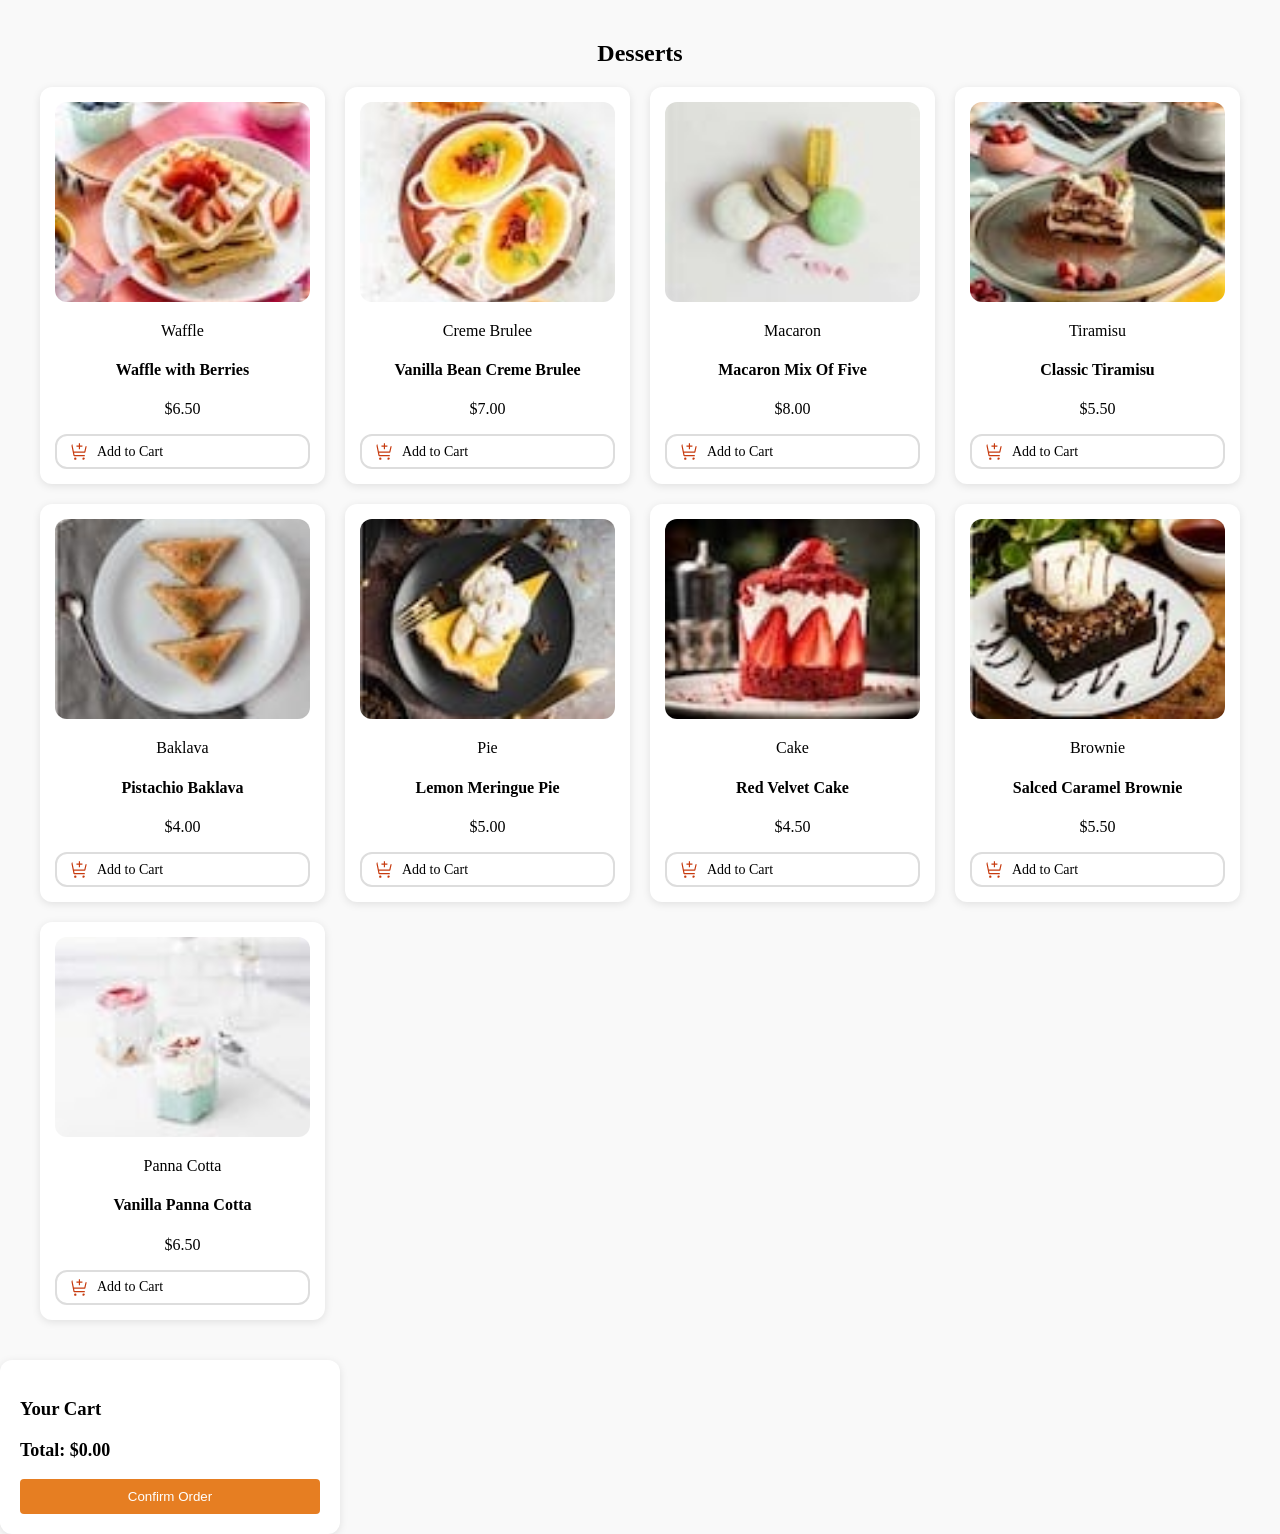
==== product.html @ 069a7c96 "feat: second commit" ====
<!DOCTYPE html>
<html lang="pt-br">
	<head>
		<meta charset="UTF-8" />
		<meta name="viewport" content="width=device-width, initial-scale=1.0" />
		<title>Desserts</title>
		<link rel="stylesheet" href="style.css" />
	</head>
	<body>
		<div class="container">
			<h2>Desserts</h2>
			<div class="desserts-grid">
				<div class="dessert-item" data-id="waffle">
					<img src="imagens/image-waffle-thumbnail.jpg" alt="waffle" />
					<p>Waffle</p>
					<h4>Waffle with Berries</h4>
					<p>$6.50</p>
					<div class="icon-add-to-cart-container">
						<a href="#" class="icon-add-to-cart">
					<img src="imagens/icon-add-to-cart.svg" alt="Add to Cart" />
							<span>Add to Cart</span>
						</a>
					</div> 
					
				</div>
				<div class="dessert-item" data-id="brulee">
					<img
						src="imagens/image-creme-brulee-thumbnail.jpg"
						alt="Creme Brulee" />
					<p>Creme Brulee</p>
					<h4>Vanilla Bean Creme Brulee</h4>
					<p>$7.00</p>
					<div class="icon-add-to-cart-container">
						<a href="#" class="icon-add-to-cart">
							<img src="imagens/icon-add-to-cart.svg" alt="Add to Cart" />
							<span>Add to Cart</span>
						</a>
					</div>
				</div>
				<div class="dessert-item" data-id="macaron">
					<img src="imagens/image-macaron-thumbnail.jpg" alt="macaron">
					<p>Macaron</p>
					<h4>Macaron Mix Of Five</h4>
					<p>$8.00</p>
					<div class="icon-add-to-cart-container">
                    <a href="#" class="icon-add-to-cart">
                        <img src="imagens/icon-add-to-cart.svg" alt="Add to Cart">
                        <span>Add to Cart</span>
                    </a>
                </div>
				</div>
				<div class="dessert-item" data-id="tiramisu">
					<img src="imagens/image-tiramisu-thumbnail.jpg" alt="tiramisu" />
					<p>Tiramisu</p>
					<h4>Classic Tiramisu</h4>
					<p>$5.50</p>
					<div class="icon-add-to-cart-container">
						<a href="#" class="icon-add-to-cart">
							<img src="imagens/icon-add-to-cart.svg" alt="Add to Cart" />
							<span>Add to Cart</span>
						</a>
					</div>
				</div>
				<div class="dessert-item" data-id="baklava">
					<img src="imagens/image-baklava-thumbnail.jpg" alt="baklava" />
					<p>Baklava</p>
					<h4>Pistachio Baklava</h4>
					<p>$4.00</p>
					<div class="icon-add-to-cart-container">
						<a href="#" class="icon-add-to-cart">
							<img src="imagens/icon-add-to-cart.svg" alt="Add to Cart" />
							<span>Add to Cart</span>
						</a>
					</div>
					
                    </a>
                </div>
								<div class="dessert-item" data-id="meringue">
									<img src="imagens/image-meringue-thumbnail.jpg" alt="meringue">
									<p>Pie</p>
									<h4>Lemon Meringue Pie</h4>
									<p>$5.00</p>
									<div class="icon-add-to-cart-container">
                    <a href="#" class="icon-add-to-cart">
                        <img src="imagens/icon-add-to-cart.svg" alt="Add to Cart">
                        <span>Add to Cart</span>
                    </a>
                </div>
								</div>


								<div class="dessert-item" data-id="cake">
									<img src="imagens/image-cake-thumbnail.jpg" alt="cake">
									<p>Cake</p>
									<h4>Red Velvet Cake</h4>
									<p>$4.50</p>
									<div class="icon-add-to-cart-container">
                    <a href="#" class="icon-add-to-cart">
                        <img src="imagens/icon-add-to-cart.svg" alt="Add to Cart">
                        <span>Add to Cart</span>
                    </a>
                </div>
								</div>
								<div class="dessert-item" data-id="brownie">
									<img src="imagens/image-brownie-thumbnail.jpg" alt="brownie">
									<p>Brownie</p>
									<h4>Salced Caramel Brownie</h4>
									<p>$5.50</p>
									<div class="icon-add-to-cart-container">
                    <a href="#" class="icon-add-to-cart">
                        <img src="imagens/icon-add-to-cart.svg" alt="Add to Cart">
                        <span>Add to Cart</span>
                    </a>
                </div>
								</div>
								<div class="dessert-item" data-id="cotta">
									<img src="imagens/image-panna-cotta-thumbnail.jpg" alt="panna cotta">
									<p>Panna Cotta</p>
									<h4>Vanilla Panna Cotta</h4>
									<p>$6.50</p>
									<div class="icon-add-to-cart-container">
                    <a href="#" class="icon-add-to-cart">
                        <img src="imagens/icon-add-to-cart.svg" alt="Add to Cart">
                        <span>Add to Cart</span>
                    </a>
                </div>
								</div>
								</div>
								</div>
								<div class="cart">
            <h3>Your Cart</h3>
            <div class="cart-items">
                <!-- Items do carrinho aqui -->
            </div>
            <div class="cart-total">
                <p>Total: $0.00</p>
                <button>Confirm Order</button>
            </div>

					</div>
					
				</div>
			</div>
		</div>
		<script src="../produtos-carrinho/script.js"></script>
	</body>
</html>
---- style.css ----
@import url('https://fonts.googleapis.com/css2?family=Red+Hat+Text:wght@400;700&display=swap');


body {

	font-family: 'Red Hat Text,' sans-serif;
	background-color: #f9f9f9;
	margin: 0;
	padding: 0;
}

.container {
	max-width: 1200px;
	margin: 0 auto;
	padding: 20px;
	display: flex;
	flex-direction: column;
	align-items: center;
}

h2 {
	text-align: center;
	width: 100%;
	margin-bottom: 20px;
}

.desserts-grid {
	display: grid;
	grid-template-columns: repeat(
		auto-fit,
		minmax(250px, 1fr)
	); /* Ajusta o número de colunas */
	gap: 20px;
	width: 100%;
}

.dessert-item {
	background-color: #fff;
	border-radius: 12px;
	box-shadow: 0 2px 8px rgba(0, 0, 0, 0.1);
	text-align: center;
	overflow: hidden;
	padding: 15px;
	box-sizing: border-box;
	width: 100%; /* Garante que o item ocupe todo o espaço disponível */
	max-width: 300px; /* Define uma largura máxima para os itens */
}

.dessert-item img {
	width: 100%;
	height: auto;
	max-height: 200px;
	object-fit: cover;
	border-radius: 12px;
}

.icon-add-to-cart-container {
	margin-top: 10px;
}

.icon-add-to-cart {
	display: flex;
	align-items: center;
	text-decoration: none;
	color: black;
	border: 2px solid #ddd;
	border-radius: 12px;
	padding: 6px 12px;
	margin-top: 10px;
	white-space: nowrap;
	box-sizing: border-box;
	overflow: hidden;
}

.icon-add-to-cart img {
	width: 20px;
	height: auto;
	margin-right: 8px;
}

.icon-add-to-cart span {
	font-size: 14px;
	overflow: hidden;
	text-overflow: ellipsis;
}

.icon-add-to-cart:hover {
	border-color: #e67e22;
}

.cart {
	width: 100%;
	max-width: 300px;
	padding: 20px;
	background-color: #fff;
	border-radius: 12px;
	box-shadow: 0 2px 8px rgba(0, 0, 0, 0.1);
	margin-top: 20px;
}

.cart h3 {
	margin-bottom: 20px;
}

.cart-items {
	margin-bottom: 20px;
}

.cart-total p {
	font-size: 18px;
	font-weight: bold;
}

.cart-total button {
	width: 100%;
	padding: 10px;
	background-color: #e67e22;
	color: #fff;
	border: none;
	border-radius: 4px;
	cursor: pointer;
}

/* Media Queries para melhorar a responsividade */
@media (max-width: 768px) {
	.desserts-grid {
		grid-template-columns: repeat(
			auto-fit,
			minmax(200px, 1fr)
		); /* Ajusta o número de colunas em telas menores */
	}

	.icon-add-to-cart {
		padding: 6px 10px;
		min-width: 160px;
	}

	.icon-add-to-cart img {
		width: 18px;
	}

	.icon-add-to-cart span {
		font-size: 12px;
	}
}

@media (max-width: 480px) {
	.desserts-grid {
		grid-template-columns: repeat(
			auto-fit,
			minmax(150px, 1fr)
		); /* Ajusta o número de colunas para telas muito pequenas */
	}

	.icon-add-to-cart {
		padding: 6px 8px;
		min-width: 120px;
	}

	.icon-add-to-cart img {
		width: 16px;
	}

	.icon-add-to-cart span {
		font-size: 10px;
	}
}
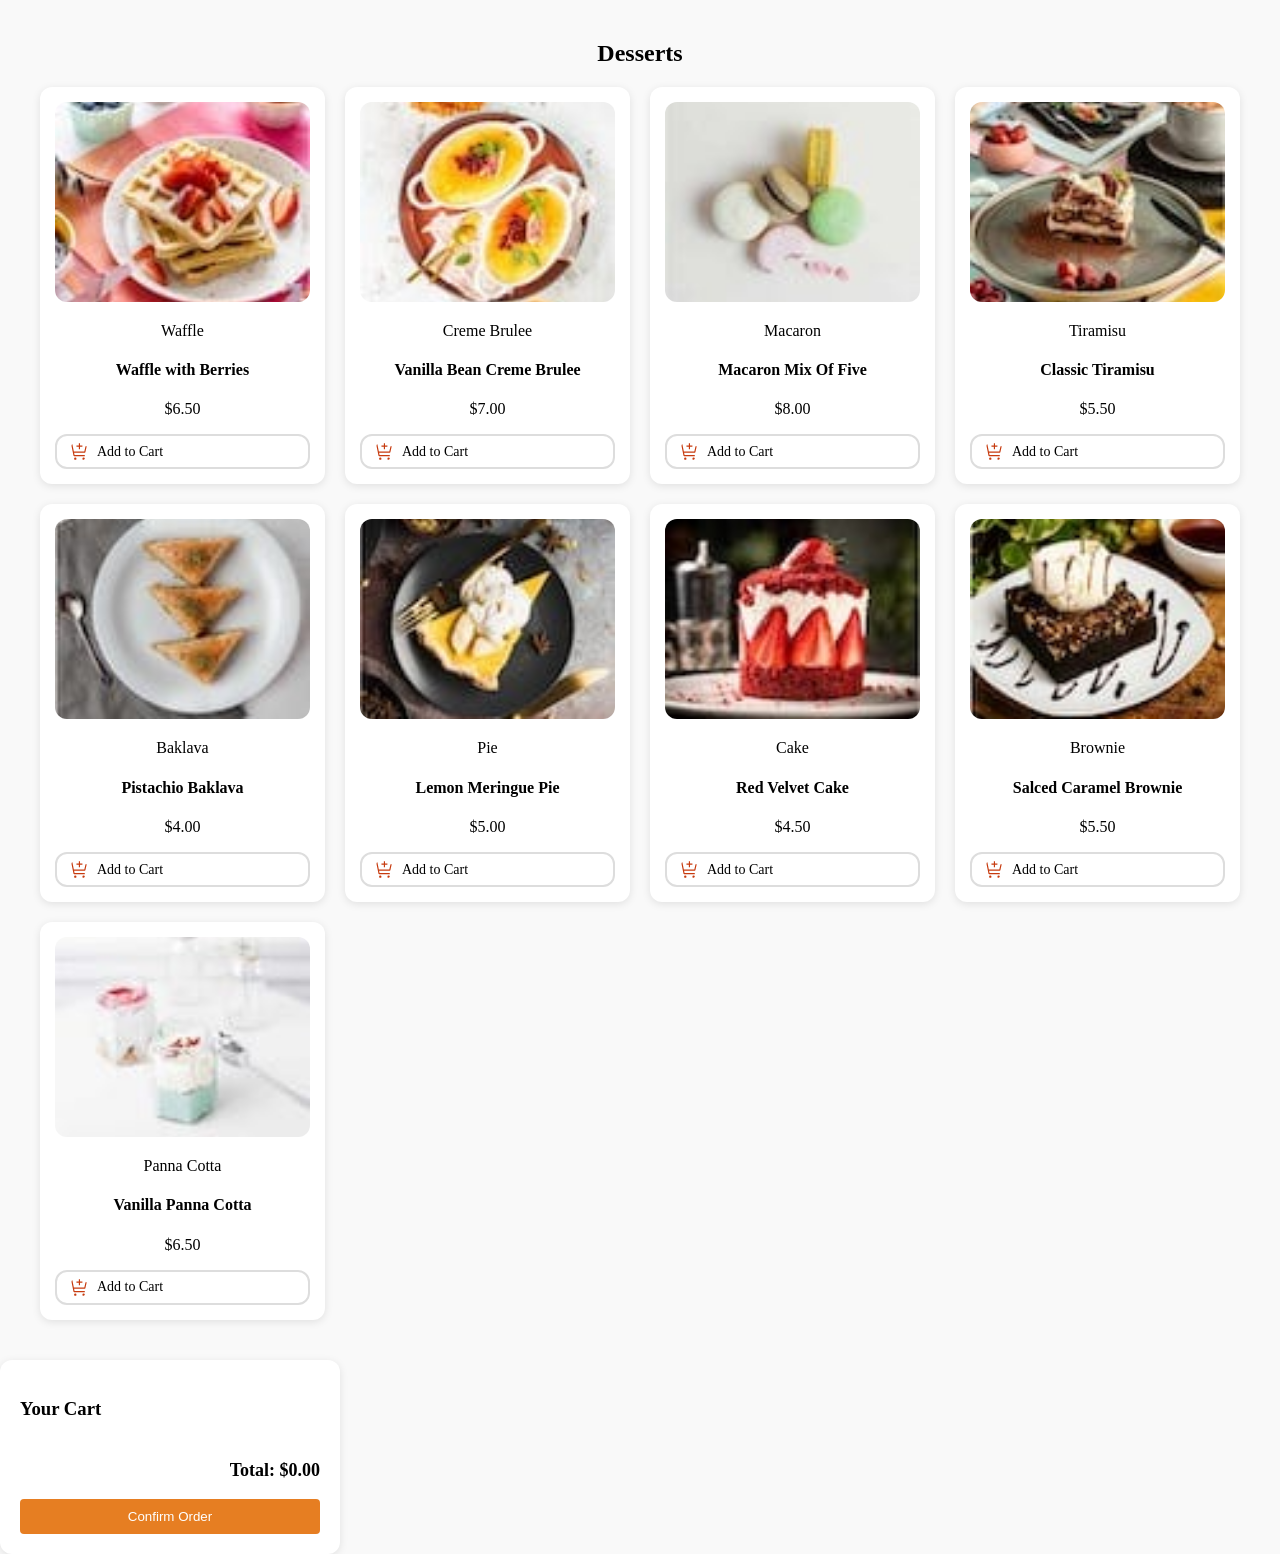
==== commit 7c6eed4c: "feat:" ====
--- a/product.html
+++ b/product.html
@@ -1,147 +1,139 @@
 <!DOCTYPE html>
 <html lang="pt-br">
-	<head>
-		<meta charset="UTF-8" />
-		<meta name="viewport" content="width=device-width, initial-scale=1.0" />
-		<title>Desserts</title>
-		<link rel="stylesheet" href="style.css" />
-	</head>
-	<body>
-		<div class="container">
-			<h2>Desserts</h2>
-			<div class="desserts-grid">
-				<div class="dessert-item" data-id="waffle">
-					<img src="imagens/image-waffle-thumbnail.jpg" alt="waffle" />
-					<p>Waffle</p>
-					<h4>Waffle with Berries</h4>
-					<p>$6.50</p>
-					<div class="icon-add-to-cart-container">
-						<a href="#" class="icon-add-to-cart">
-					<img src="imagens/icon-add-to-cart.svg" alt="Add to Cart" />
-							<span>Add to Cart</span>
-						</a>
-					</div> 
-					
+
+<head>
+	<meta charset="UTF-8" />
+	<meta name="viewport" content="width=device-width, initial-scale=1.0" />
+	<title>Desserts</title>
+	<link rel="stylesheet" href="style.css" />
+</head>
+
+<body>
+	<div class="container">
+		<h2>Desserts</h2>
+		<div class="desserts-grid">
+			<div class="dessert-item" data-id="waffle">
+				<img src="imagens/image-waffle-thumbnail.jpg" alt="waffle" />
+				<p>Waffle</p>
+				<h4>Waffle with Berries</h4>
+					<p id="price">$6.50</p>
+				<div class="icon-add-to-cart-container">
+					<a href="#" class="icon-add-to-cart">
+						<img src="imagens/icon-add-to-cart.svg" alt="Add to Cart" />
+						<span>Add to Cart</span>
+					</a>
 				</div>
-				<div class="dessert-item" data-id="brulee">
-					<img
-						src="imagens/image-creme-brulee-thumbnail.jpg"
-						alt="Creme Brulee" />
-					<p>Creme Brulee</p>
-					<h4>Vanilla Bean Creme Brulee</h4>
-					<p>$7.00</p>
-					<div class="icon-add-to-cart-container">
-						<a href="#" class="icon-add-to-cart">
-							<img src="imagens/icon-add-to-cart.svg" alt="Add to Cart" />
-							<span>Add to Cart</span>
-						</a>
-					</div>
+			</div>
+			<div class="dessert-item" data-id="brulee">
+				<img src="imagens/image-creme-brulee-thumbnail.jpg" alt="Creme Brulee" />
+				<p>Creme Brulee</p>
+				<h4>Vanilla Bean Creme Brulee</h4>
+				<p id="price">$7.00</p>
+				<div class="icon-add-to-cart-container">
+					<a href="#" class="icon-add-to-cart">
+						<img src="imagens/icon-add-to-cart.svg" alt="Add to Cart" />
+						<span>Add to Cart</span>
+					</a>
 				</div>
-				<div class="dessert-item" data-id="macaron">
-					<img src="imagens/image-macaron-thumbnail.jpg" alt="macaron">
-					<p>Macaron</p>
-					<h4>Macaron Mix Of Five</h4>
-					<p>$8.00</p>
-					<div class="icon-add-to-cart-container">
-                    <a href="#" class="icon-add-to-cart">
-                        <img src="imagens/icon-add-to-cart.svg" alt="Add to Cart">
-                        <span>Add to Cart</span>
-                    </a>
-                </div>
+			</div>
+			<div class="dessert-item" data-id="macaron">
+				<img src="imagens/image-macaron-thumbnail.jpg" alt="macaron">
+				<p>Macaron</p>
+				<h4>Macaron Mix Of Five</h4>
+				<p id="price">$8.00</p>
+				<div class="icon-add-to-cart-container">
+					<a href="#" class="icon-add-to-cart">
+						<img src="imagens/icon-add-to-cart.svg" alt="Add to Cart">
+						<span>Add to Cart</span>
+					</a>
 				</div>
-				<div class="dessert-item" data-id="tiramisu">
-					<img src="imagens/image-tiramisu-thumbnail.jpg" alt="tiramisu" />
-					<p>Tiramisu</p>
-					<h4>Classic Tiramisu</h4>
-					<p>$5.50</p>
-					<div class="icon-add-to-cart-container">
-						<a href="#" class="icon-add-to-cart">
-							<img src="imagens/icon-add-to-cart.svg" alt="Add to Cart" />
-							<span>Add to Cart</span>
-						</a>
-					</div>
+			</div>
+			<div class="dessert-item" data-id="tiramisu">
+				<img src="imagens/image-tiramisu-thumbnail.jpg" alt="tiramisu" />
+				<p>Tiramisu</p>
+				<h4>Classic Tiramisu</h4>
+				<p id="price">$5.50</p>
+				<div class="icon-add-to-cart-container">
+					<a href="#" class="icon-add-to-cart">
+						<img src="imagens/icon-add-to-cart.svg" alt="Add to Cart" />
+						<span>Add to Cart</span>
+					</a>
 				</div>
-				<div class="dessert-item" data-id="baklava">
-					<img src="imagens/image-baklava-thumbnail.jpg" alt="baklava" />
-					<p>Baklava</p>
-					<h4>Pistachio Baklava</h4>
-					<p>$4.00</p>
-					<div class="icon-add-to-cart-container">
-						<a href="#" class="icon-add-to-cart">
-							<img src="imagens/icon-add-to-cart.svg" alt="Add to Cart" />
-							<span>Add to Cart</span>
-						</a>
-					</div>
-					
-                    </a>
-                </div>
-								<div class="dessert-item" data-id="meringue">
-									<img src="imagens/image-meringue-thumbnail.jpg" alt="meringue">
-									<p>Pie</p>
-									<h4>Lemon Meringue Pie</h4>
-									<p>$5.00</p>
-									<div class="icon-add-to-cart-container">
-                    <a href="#" class="icon-add-to-cart">
-                        <img src="imagens/icon-add-to-cart.svg" alt="Add to Cart">
-                        <span>Add to Cart</span>
-                    </a>
-                </div>
-								</div>
-
-
-								<div class="dessert-item" data-id="cake">
-									<img src="imagens/image-cake-thumbnail.jpg" alt="cake">
-									<p>Cake</p>
-									<h4>Red Velvet Cake</h4>
-									<p>$4.50</p>
-									<div class="icon-add-to-cart-container">
-                    <a href="#" class="icon-add-to-cart">
-                        <img src="imagens/icon-add-to-cart.svg" alt="Add to Cart">
-                        <span>Add to Cart</span>
-                    </a>
-                </div>
-								</div>
-								<div class="dessert-item" data-id="brownie">
-									<img src="imagens/image-brownie-thumbnail.jpg" alt="brownie">
-									<p>Brownie</p>
-									<h4>Salced Caramel Brownie</h4>
-									<p>$5.50</p>
-									<div class="icon-add-to-cart-container">
-                    <a href="#" class="icon-add-to-cart">
-                        <img src="imagens/icon-add-to-cart.svg" alt="Add to Cart">
-                        <span>Add to Cart</span>
-                    </a>
-                </div>
-								</div>
-								<div class="dessert-item" data-id="cotta">
-									<img src="imagens/image-panna-cotta-thumbnail.jpg" alt="panna cotta">
-									<p>Panna Cotta</p>
-									<h4>Vanilla Panna Cotta</h4>
-									<p>$6.50</p>
-									<div class="icon-add-to-cart-container">
-                    <a href="#" class="icon-add-to-cart">
-                        <img src="imagens/icon-add-to-cart.svg" alt="Add to Cart">
-                        <span>Add to Cart</span>
-                    </a>
-                </div>
-								</div>
-								</div>
-								</div>
-								<div class="cart">
-            <h3>Your Cart</h3>
-            <div class="cart-items">
-                <!-- Items do carrinho aqui -->
-            </div>
-            <div class="cart-total">
-                <p>Total: $0.00</p>
-                <button>Confirm Order</button>
-            </div>
-
-					</div>
-					
+			</div>
+			<div class="dessert-item" data-id="baklava">
+				<img src="imagens/image-baklava-thumbnail.jpg" alt="baklava" />
+				<p>Baklava</p>
+				<h4>Pistachio Baklava</h4>
+				<p id="price">$4.00</p>
+				<div class="icon-add-to-cart-container">
+					<a href="#" class="icon-add-to-cart">
+						<img src="imagens/icon-add-to-cart.svg" alt="Add to Cart" />
+						<span>Add to Cart</span>
+					</a>
+				</div>
+			</div>
+			<div class="dessert-item" data-id="meringue">
+				<img src="imagens/image-meringue-thumbnail.jpg" alt="meringue">
+				<p>Pie</p>
+				<h4>Lemon Meringue Pie</h4>
+				<p id="price">$5.00</p>
+				<div class="icon-add-to-cart-container">
+					<a href="#" class="icon-add-to-cart">
+						<img src="imagens/icon-add-to-cart.svg" alt="Add to Cart">
+						<span>Add to Cart</span>
+					</a>
+				</div>
+			</div>
+			<div class="dessert-item" data-id="cake">
+				<img src="imagens/image-cake-thumbnail.jpg" alt="cake">
+				<p>Cake</p>
+				<h4>Red Velvet Cake</h4>
+				<p id="price">$4.50</p>
+				<div class="icon-add-to-cart-container">
+					<a href="#" class="icon-add-to-cart">
+						<img src="imagens/icon-add-to-cart.svg" alt="Add to Cart">
+						<span>Add to Cart</span>
+					</a>
+				</div>
+			</div>
+			<div class="dessert-item" data-id="brownie">
+				<img src="imagens/image-brownie-thumbnail.jpg" alt="brownie">
+				<p>Brownie</p>
+				<h4>Salced Caramel Brownie</h4>
+				<p id="price">$5.50</p>
+				<div class="icon-add-to-cart-container">
+					<a href="#" class="icon-add-to-cart">
+						<img src="imagens/icon-add-to-cart.svg" alt="Add to Cart">
+						<span>Add to Cart</span>
+					</a>
+				</div>
+			</div>
+			<div class="dessert-item" data-id="cotta">
+				<img src="imagens/image-panna-cotta-thumbnail.jpg" alt="panna cotta">
+				<p>Panna Cotta</p>
+				<h4>Vanilla Panna Cotta</h4>
+				<p id="price">$6.50</p>
+				<div class="icon-add-to-cart-container">
+					<a href="#" class="icon-add-to-cart">
+						<img src="imagens/icon-add-to-cart.svg" alt="Add to Cart">
+						<span>Add to Cart</span>
+					</a>
 				</div>
 			</div>
 		</div>
-		<script src="../produtos-carrinho/script.js"></script>
-	</body>
-</html>
+	</div>
+	<div class="cart">
+		<h3>Your Cart</h3>
+		<div class="cart-items">
+			<!-- Items do carrinho aqui -->
+		</div>
+		<div class="cart-total">
+			<p>Total: $0.00</p>
+			<button>Confirm Order</button>
+		</div>
+
+	</div>
+	<script src="./script.js"></script>
+</body>
+
+</html>
--- a/style.css
+++ b/style.css
@@ -26,10 +26,9 @@
 
 .desserts-grid {
 	display: grid;
-	grid-template-columns: repeat(
-		auto-fit,
-		minmax(250px, 1fr)
-	); /* Ajusta o número de colunas */
+	grid-template-columns: repeat(auto-fit,
+			minmax(250px, 1fr));
+	/* Ajusta o número de colunas */
 	gap: 20px;
 	width: 100%;
 }
@@ -42,8 +41,10 @@
 	overflow: hidden;
 	padding: 15px;
 	box-sizing: border-box;
-	width: 100%; /* Garante que o item ocupe todo o espaço disponível */
-	max-width: 300px; /* Define uma largura máxima para os itens */
+	width: 100%;
+	/* Garante que o item ocupe todo o espaço disponível */
+	max-width: 300px;
+	/* Define uma largura máxima para os itens */
 }
 
 .dessert-item img {
@@ -121,13 +122,108 @@
 	cursor: pointer;
 }
 
+
+
+
+.cart-item .remove {
+	background-color: #e67e22;
+	color: white;
+	border: none;
+	padding: 5px 10px;
+	cursor: pointer;
+	border-radius: 3px;
+}
+
+.cart-item .remove:hover {
+	background-color: #e67e22;
+}
+
+
+
+
+.cart-items {
+	max-height: 400px;
+	/* Ajuste a altura máxima conforme necessário */
+	overflow-y: auto;
+	/* Permitir rolagem se houver muitos itens */
+}
+
+.cart-total {
+	margin-top: 10px;
+	text-align: right;
+	font-weight: bold;
+}
+
+.cart-item {
+	display: flex;
+	justify-content: space-between;
+	align-items: center;
+	margin-bottom: 5px;
+}
+
+.cart-item .remove {
+	background-color: #f44336;
+	color: white;
+	border: none;
+	padding: 5px 10px;
+	cursor: pointer;
+	border-radius: 3px;
+}
+
+.cart-container {
+	position: fixed;
+	top: 10px;
+	/* Ajuste a posição superior conforme necessário */
+	right: 10px;
+	/* Ajuste a posição à direita conforme necessário */
+	width: 300px;
+	/* Ajuste a largura conforme necessário */
+	background-color: #fff;
+	border-radius: 12px;
+	box-shadow: 0 2px 5px rgba(0, 0, 0, 0.1);
+	padding: 20px;
+	z-index: 1000;
+	/* Certifique-se de que o carrinho esteja acima de outros elementos */
+}
+.cart-items {
+	max-height: 400px;
+	/* Ajuste a altura máxima conforme necessário */
+	overflow-y: auto;
+	/* Permitir rolagem se houver muitos itens */
+}
+
+.cart-total {
+	margin-top: 10px;
+	text-align: right;
+	font-weight: bold;
+}
+
+.cart-item {
+	display: flex;
+	justify-content: space-between;
+	align-items: center;
+	margin-bottom: 5px;
+}
+
+.cart-item .remove {
+	background-color: #e67e22;
+	color: white;
+	border: none;
+	padding: 5px 10px;
+	cursor: pointer;
+	border-radius: 3px;
+}
+
+.cart-item .remove:hover {
+	background-color:#e67e22;
+}
+
 /* Media Queries para melhorar a responsividade */
 @media (max-width: 768px) {
 	.desserts-grid {
-		grid-template-columns: repeat(
-			auto-fit,
-			minmax(200px, 1fr)
-		); /* Ajusta o número de colunas em telas menores */
+		grid-template-columns: repeat(auto-fit,
+				minmax(200px, 1fr));
+		/* Ajusta o número de colunas em telas menores */
 	}
 
 	.icon-add-to-cart {
@@ -146,10 +242,9 @@
 
 @media (max-width: 480px) {
 	.desserts-grid {
-		grid-template-columns: repeat(
-			auto-fit,
-			minmax(150px, 1fr)
-		); /* Ajusta o número de colunas para telas muito pequenas */
+		grid-template-columns: repeat(auto-fit,
+				minmax(150px, 1fr));
+		/* Ajusta o número de colunas para telas muito pequenas */
 	}
 
 	.icon-add-to-cart {
@@ -164,4 +259,4 @@
 	.icon-add-to-cart span {
 		font-size: 10px;
 	}
-}
+}
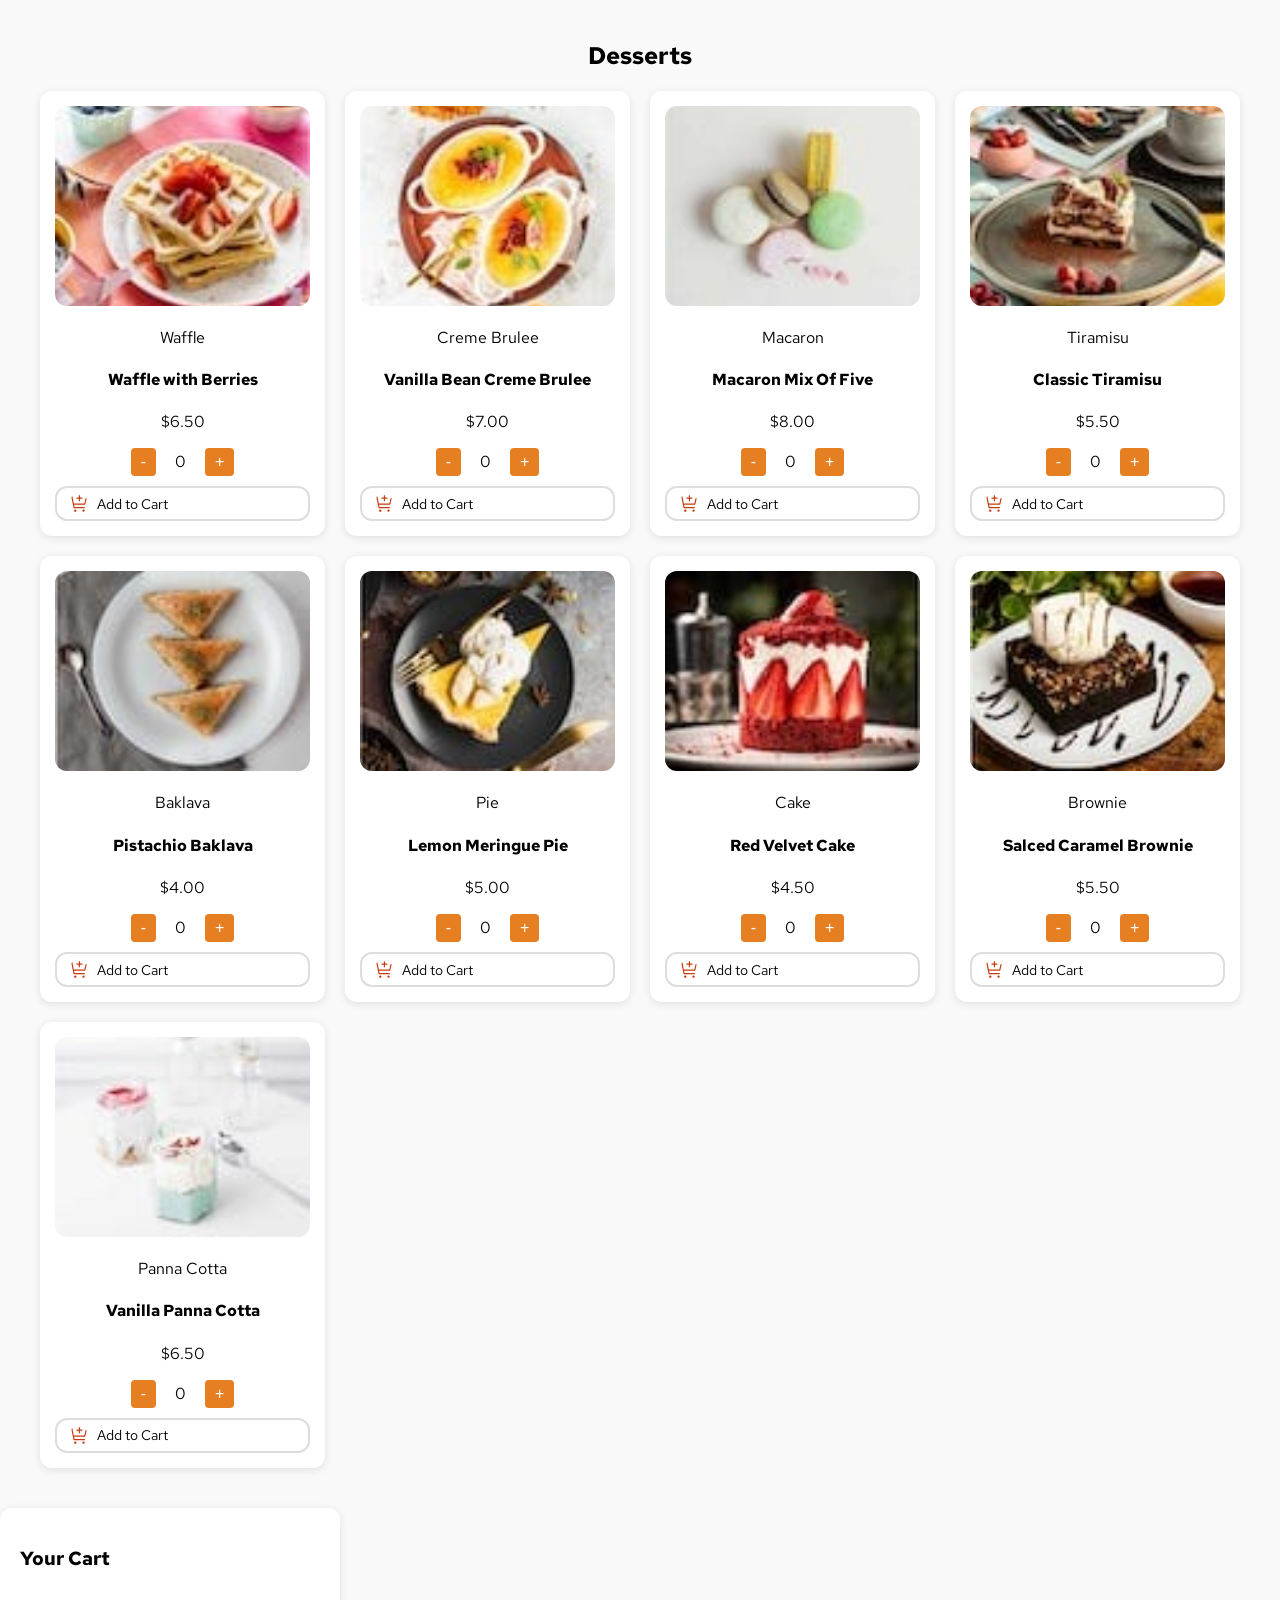
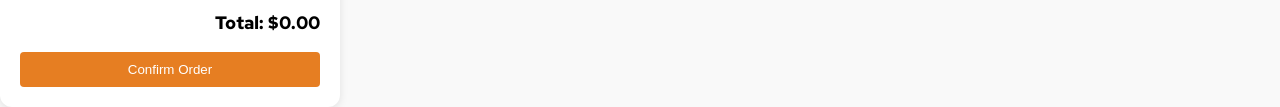
==== commit e17dfcb1: "feat" ====
--- a/product.html
+++ b/product.html
@@ -2,138 +2,182 @@
 <html lang="pt-br">
 
 <head>
-	<meta charset="UTF-8" />
-	<meta name="viewport" content="width=device-width, initial-scale=1.0" />
-	<title>Desserts</title>
-	<link rel="stylesheet" href="style.css" />
+    <meta charset="UTF-8" />
+    <meta name="viewport" content="width=device-width, initial-scale=1.0" />
+    <title>Desserts</title>
+    <link rel="stylesheet" href="style.css" />
 </head>
 
 <body>
-	<div class="container">
-		<h2>Desserts</h2>
-		<div class="desserts-grid">
-			<div class="dessert-item" data-id="waffle">
-				<img src="imagens/image-waffle-thumbnail.jpg" alt="waffle" />
-				<p>Waffle</p>
-				<h4>Waffle with Berries</h4>
-					<p id="price">$6.50</p>
-				<div class="icon-add-to-cart-container">
-					<a href="#" class="icon-add-to-cart">
-						<img src="imagens/icon-add-to-cart.svg" alt="Add to Cart" />
-						<span>Add to Cart</span>
-					</a>
-				</div>
-			</div>
-			<div class="dessert-item" data-id="brulee">
-				<img src="imagens/image-creme-brulee-thumbnail.jpg" alt="Creme Brulee" />
-				<p>Creme Brulee</p>
-				<h4>Vanilla Bean Creme Brulee</h4>
-				<p id="price">$7.00</p>
-				<div class="icon-add-to-cart-container">
-					<a href="#" class="icon-add-to-cart">
-						<img src="imagens/icon-add-to-cart.svg" alt="Add to Cart" />
-						<span>Add to Cart</span>
-					</a>
-				</div>
-			</div>
-			<div class="dessert-item" data-id="macaron">
-				<img src="imagens/image-macaron-thumbnail.jpg" alt="macaron">
-				<p>Macaron</p>
-				<h4>Macaron Mix Of Five</h4>
-				<p id="price">$8.00</p>
-				<div class="icon-add-to-cart-container">
-					<a href="#" class="icon-add-to-cart">
-						<img src="imagens/icon-add-to-cart.svg" alt="Add to Cart">
-						<span>Add to Cart</span>
-					</a>
-				</div>
-			</div>
-			<div class="dessert-item" data-id="tiramisu">
-				<img src="imagens/image-tiramisu-thumbnail.jpg" alt="tiramisu" />
-				<p>Tiramisu</p>
-				<h4>Classic Tiramisu</h4>
-				<p id="price">$5.50</p>
-				<div class="icon-add-to-cart-container">
-					<a href="#" class="icon-add-to-cart">
-						<img src="imagens/icon-add-to-cart.svg" alt="Add to Cart" />
-						<span>Add to Cart</span>
-					</a>
-				</div>
-			</div>
-			<div class="dessert-item" data-id="baklava">
-				<img src="imagens/image-baklava-thumbnail.jpg" alt="baklava" />
-				<p>Baklava</p>
-				<h4>Pistachio Baklava</h4>
-				<p id="price">$4.00</p>
-				<div class="icon-add-to-cart-container">
-					<a href="#" class="icon-add-to-cart">
-						<img src="imagens/icon-add-to-cart.svg" alt="Add to Cart" />
-						<span>Add to Cart</span>
-					</a>
-				</div>
-			</div>
-			<div class="dessert-item" data-id="meringue">
-				<img src="imagens/image-meringue-thumbnail.jpg" alt="meringue">
-				<p>Pie</p>
-				<h4>Lemon Meringue Pie</h4>
-				<p id="price">$5.00</p>
-				<div class="icon-add-to-cart-container">
-					<a href="#" class="icon-add-to-cart">
-						<img src="imagens/icon-add-to-cart.svg" alt="Add to Cart">
-						<span>Add to Cart</span>
-					</a>
-				</div>
-			</div>
-			<div class="dessert-item" data-id="cake">
-				<img src="imagens/image-cake-thumbnail.jpg" alt="cake">
-				<p>Cake</p>
-				<h4>Red Velvet Cake</h4>
-				<p id="price">$4.50</p>
-				<div class="icon-add-to-cart-container">
-					<a href="#" class="icon-add-to-cart">
-						<img src="imagens/icon-add-to-cart.svg" alt="Add to Cart">
-						<span>Add to Cart</span>
-					</a>
-				</div>
-			</div>
-			<div class="dessert-item" data-id="brownie">
-				<img src="imagens/image-brownie-thumbnail.jpg" alt="brownie">
-				<p>Brownie</p>
-				<h4>Salced Caramel Brownie</h4>
-				<p id="price">$5.50</p>
-				<div class="icon-add-to-cart-container">
-					<a href="#" class="icon-add-to-cart">
-						<img src="imagens/icon-add-to-cart.svg" alt="Add to Cart">
-						<span>Add to Cart</span>
-					</a>
-				</div>
-			</div>
-			<div class="dessert-item" data-id="cotta">
-				<img src="imagens/image-panna-cotta-thumbnail.jpg" alt="panna cotta">
-				<p>Panna Cotta</p>
-				<h4>Vanilla Panna Cotta</h4>
-				<p id="price">$6.50</p>
-				<div class="icon-add-to-cart-container">
-					<a href="#" class="icon-add-to-cart">
-						<img src="imagens/icon-add-to-cart.svg" alt="Add to Cart">
-						<span>Add to Cart</span>
-					</a>
-				</div>
-			</div>
-		</div>
-	</div>
-	<div class="cart">
-		<h3>Your Cart</h3>
-		<div class="cart-items">
-			<!-- Items do carrinho aqui -->
-		</div>
-		<div class="cart-total">
-			<p>Total: $0.00</p>
-			<button>Confirm Order</button>
-		</div>
-
-	</div>
-	<script src="./script.js"></script>
+    <div class="container">
+        <h2>Desserts</h2>
+        <div class="desserts-grid">
+            <div class="dessert-item" data-id="waffle">
+                <img src="imagens/image-waffle-thumbnail.jpg" alt="waffle" />
+                <p>Waffle</p>
+                <h4>Waffle with Berries</h4>
+                <p id="price">$6.50</p>
+                <div class="quantity-controls">
+                    <button class="quantity-button" data-action="-">-</button>
+                    <span class="quantity">0</span>
+                    <button class="quantity-button" data-action="+">+</button>
+                </div>
+                <div class="icon-add-to-cart-container">
+                    <a href="#" class="icon-add-to-cart">
+                        <img src="imagens/icon-add-to-cart.svg" alt="Add to Cart" />
+                        <span>Add to Cart</span>
+                    </a>
+                </div>
+            </div>
+            <div class="dessert-item" data-id="brulee">
+                <img src="imagens/image-creme-brulee-thumbnail.jpg" alt="Creme Brulee" />
+                <p>Creme Brulee</p>
+                <h4>Vanilla Bean Creme Brulee</h4>
+                <p id="price">$7.00</p>
+                <div class="quantity-controls">
+                    <button class="quantity-button" data-action="-">-</button>
+                    <span class="quantity">0</span>
+                    <button class="quantity-button" data-action="+">+</button>
+                </div>
+                <div class="icon-add-to-cart-container">
+                    <a href="#" class="icon-add-to-cart">
+                        <img src="imagens/icon-add-to-cart.svg" alt="Add to Cart" />
+                        <span>Add to Cart</span>
+                    </a>
+                </div>
+            </div>
+            <div class="dessert-item" data-id="macaron">
+                <img src="imagens/image-macaron-thumbnail.jpg" alt="macaron">
+                <p>Macaron</p>
+                <h4>Macaron Mix Of Five</h4>
+                <p id="price">$8.00</p>
+                <div class="quantity-controls">
+                    <button class="quantity-button" data-action="-">-</button>
+                    <span class="quantity">0</span>
+                    <button class="quantity-button" data-action="+">+</button>
+                </div>
+                <div class="icon-add-to-cart-container">
+                    <a href="#" class="icon-add-to-cart">
+                        <img src="imagens/icon-add-to-cart.svg" alt="Add to Cart">
+                        <span>Add to Cart</span>
+                    </a>
+                </div>
+            </div>
+            <div class="dessert-item" data-id="tiramisu">
+                <img src="imagens/image-tiramisu-thumbnail.jpg" alt="tiramisu" />
+                <p>Tiramisu</p>
+                <h4>Classic Tiramisu</h4>
+                <p id="price">$5.50</p>
+                <div class="quantity-controls">
+                    <button class="quantity-button" data-action="-">-</button>
+                    <span class="quantity">0</span>
+                    <button class="quantity-button" data-action="+">+</button>
+                </div>
+                <div class="icon-add-to-cart-container">
+                    <a href="#" class="icon-add-to-cart">
+                        <img src="imagens/icon-add-to-cart.svg" alt="Add to Cart" />
+                        <span>Add to Cart</span>
+                    </a>
+                </div>
+            </div>
+            <div class="dessert-item" data-id="baklava">
+                <img src="imagens/image-baklava-thumbnail.jpg" alt="baklava" />
+                <p>Baklava</p>
+                <h4>Pistachio Baklava</h4>
+                <p id="price">$4.00</p>
+                <div class="quantity-controls">
+                    <button class="quantity-button" data-action="-">-</button>
+                    <span class="quantity">0</span>
+                    <button class="quantity-button" data-action="+">+</button>
+                </div>
+                <div class="icon-add-to-cart-container">
+                    <a href="#" class="icon-add-to-cart">
+                        <img src="imagens/icon-add-to-cart.svg" alt="Add to Cart" />
+                        <span>Add to Cart</span>
+                    </a>
+                </div>
+            </div>
+            <div class="dessert-item" data-id="meringue">
+                <img src="imagens/image-meringue-thumbnail.jpg" alt="meringue">
+                <p>Pie</p>
+                <h4>Lemon Meringue Pie</h4>
+                <p id="price">$5.00</p>
+                <div class="quantity-controls">
+                    <button class="quantity-button" data-action="-">-</button>
+                    <span class="quantity">0</span>
+                    <button class="quantity-button" data-action="+">+</button>
+                </div>
+                <div class="icon-add-to-cart-container">
+                    <a href="#" class="icon-add-to-cart">
+                        <img src="imagens/icon-add-to-cart.svg" alt="Add to Cart">
+                        <span>Add to Cart</span>
+                    </a>
+                </div>
+            </div>
+            <div class="dessert-item" data-id="cake">
+                <img src="imagens/image-cake-thumbnail.jpg" alt="cake">
+                <p>Cake</p>
+                <h4>Red Velvet Cake</h4>
+                <p id="price">$4.50</p>
+                <div class="quantity-controls">
+                    <button class="quantity-button" data-action="-">-</button>
+                    <span class="quantity">0</span>
+                    <button class="quantity-button" data-action="+">+</button>
+                </div>
+                <div class="icon-add-to-cart-container">
+                    <a href="#" class="icon-add-to-cart">
+                        <img src="imagens/icon-add-to-cart.svg" alt="Add to Cart">
+                        <span>Add to Cart</span>
+                    </a>
+                </div>
+            </div>
+            <div class="dessert-item" data-id="brownie">
+                <img src="imagens/image-brownie-thumbnail.jpg" alt="brownie">
+                <p>Brownie</p>
+                <h4>Salced Caramel Brownie</h4>
+                <p id="price">$5.50</p>
+                <div class="quantity-controls">
+                    <button class="quantity-button" data-action="-">-</button>
+                    <span class="quantity">0</span>
+                    <button class="quantity-button" data-action="+">+</button>
+                </div>
+                <div class="icon-add-to-cart-container">
+                    <a href="#" class="icon-add-to-cart">
+                        <img src="imagens/icon-add-to-cart.svg" alt="Add to Cart">
+                        <span>Add to Cart</span>
+                    </a>
+                </div>
+            </div>
+            <div class="dessert-item" data-id="cotta">
+                <img src="imagens/image-panna-cotta-thumbnail.jpg" alt="panna cotta">
+                <p>Panna Cotta</p>
+                <h4>Vanilla Panna Cotta</h4>
+                <p id="price">$6.50</p>
+                <div class="quantity-controls">
+                    <button class="quantity-button" data-action="-">-</button>
+                    <span class="quantity">0</span>
+                    <button class="quantity-button" data-action="+">+</button>
+                </div>
+                <div class="icon-add-to-cart-container">
+                    <a href="#" class="icon-add-to-cart">
+                        <img src="imagens/icon-add-to-cart.svg" alt="Add to Cart">
+                        <span>Add to Cart</span>
+                    </a>
+                </div>
+            </div>
+        </div>
+    </div>
+    <div class="cart">
+        <h3>Your Cart</h3>
+        <div class="cart-items">
+            <!-- Items do carrinho aqui -->
+        </div>
+        <div class="cart-total">
+            <p>Total: $0.00</p>
+            <button>Confirm Order</button>
+        </div>
+    </div>
+    <script src="./script.js"></script>
 </body>
 
-</html>+</html>
--- a/style.css
+++ b/style.css
@@ -1,9 +1,7 @@
 @import url('https://fonts.googleapis.com/css2?family=Red+Hat+Text:wght@400;700&display=swap');
 
-
 body {
-
-	font-family: 'Red Hat Text,' sans-serif;
+	font-family: 'Red Hat Text', sans-serif;
 	background-color: #f9f9f9;
 	margin: 0;
 	padding: 0;
@@ -26,9 +24,7 @@
 
 .desserts-grid {
 	display: grid;
-	grid-template-columns: repeat(auto-fit,
-			minmax(250px, 1fr));
-	/* Ajusta o número de colunas */
+	grid-template-columns: repeat(auto-fit, minmax(250px, 1fr));
 	gap: 20px;
 	width: 100%;
 }
@@ -42,9 +38,7 @@
 	padding: 15px;
 	box-sizing: border-box;
 	width: 100%;
-	/* Garante que o item ocupe todo o espaço disponível */
 	max-width: 300px;
-	/* Define uma largura máxima para os itens */
 }
 
 .dessert-item img {
@@ -89,6 +83,48 @@
 	border-color: #e67e22;
 }
 
+.icon-add-to-cart:active {
+	background-color: #d35400;
+	border-color: #d35400;
+	color: #fff;
+}
+
+/* Estilo para os botões de quantidade */
+.quantity-container {
+	display: flex;
+	align-items: center;
+	justify-content: center;
+	margin-top: 10px;
+}
+
+.quantity-button {
+	background-color: #e67e22;
+	/* Laranja */
+	color: #fff;
+	/* Cor do texto branco */
+	border: none;
+	border-radius: 4px;
+	padding: 5px 10px;
+	cursor: pointer;
+	font-size: 16px;
+	margin: 0 5px;
+}
+
+.quantity-button:hover {
+	background-color: #d35400;
+	/* Laranja mais escuro ao passar o mouse */
+}
+
+.quantity-button:active {
+	background-color: #c0392b;
+	/* Laranja ainda mais escuro ao clicar */
+}
+
+.quantity {
+	font-size: 16px;
+	margin: 0 10px;
+}
+
 .cart {
 	width: 100%;
 	max-width: 300px;
@@ -105,6 +141,8 @@
 
 .cart-items {
 	margin-bottom: 20px;
+	max-height: 400px;
+	overflow-y: auto;
 }
 
 .cart-total p {
@@ -122,8 +160,11 @@
 	cursor: pointer;
 }
 
-
-
+.cart-item span {
+	width: 100%;
+	padding: 10px;
+	color: black;
+}
 
 .cart-item .remove {
 	background-color: #e67e22;
@@ -131,21 +172,12 @@
 	border: none;
 	padding: 5px 10px;
 	cursor: pointer;
-	border-radius: 3px;
+	border-radius: 5px;
+	white-space: nowrap;
 }
 
 .cart-item .remove:hover {
-	background-color: #e67e22;
-}
-
-
-
-
-.cart-items {
-	max-height: 400px;
-	/* Ajuste a altura máxima conforme necessário */
-	overflow-y: auto;
-	/* Permitir rolagem se houver muitos itens */
+	background-color: #d35400;
 }
 
 .cart-total {
@@ -159,71 +191,13 @@
 	justify-content: space-between;
 	align-items: center;
 	margin-bottom: 5px;
-}
-
-.cart-item .remove {
-	background-color: #f44336;
-	color: white;
-	border: none;
-	padding: 5px 10px;
-	cursor: pointer;
-	border-radius: 3px;
-}
-
-.cart-container {
-	position: fixed;
-	top: 10px;
-	/* Ajuste a posição superior conforme necessário */
-	right: 10px;
-	/* Ajuste a posição à direita conforme necessário */
-	width: 300px;
-	/* Ajuste a largura conforme necessário */
-	background-color: #fff;
-	border-radius: 12px;
-	box-shadow: 0 2px 5px rgba(0, 0, 0, 0.1);
-	padding: 20px;
-	z-index: 1000;
-	/* Certifique-se de que o carrinho esteja acima de outros elementos */
-}
-.cart-items {
-	max-height: 400px;
-	/* Ajuste a altura máxima conforme necessário */
-	overflow-y: auto;
-	/* Permitir rolagem se houver muitos itens */
-}
-
-.cart-total {
-	margin-top: 10px;
-	text-align: right;
-	font-weight: bold;
-}
-
-.cart-item {
-	display: flex;
-	justify-content: space-between;
-	align-items: center;
-	margin-bottom: 5px;
-}
-
-.cart-item .remove {
-	background-color: #e67e22;
-	color: white;
-	border: none;
-	padding: 5px 10px;
-	cursor: pointer;
-	border-radius: 3px;
-}
-
-.cart-item .remove:hover {
-	background-color:#e67e22;
+	color: black;
 }
 
 /* Media Queries para melhorar a responsividade */
 @media (max-width: 768px) {
 	.desserts-grid {
-		grid-template-columns: repeat(auto-fit,
-				minmax(200px, 1fr));
-		/* Ajusta o número de colunas em telas menores */
+		grid-template-columns: repeat(auto-fit, minmax(200px, 1fr));
 	}
 
 	.icon-add-to-cart {
@@ -242,9 +216,7 @@
 
 @media (max-width: 480px) {
 	.desserts-grid {
-		grid-template-columns: repeat(auto-fit,
-				minmax(150px, 1fr));
-		/* Ajusta o número de colunas para telas muito pequenas */
+		grid-template-columns: repeat(auto-fit, minmax(150px, 1fr));
 	}
 
 	.icon-add-to-cart {
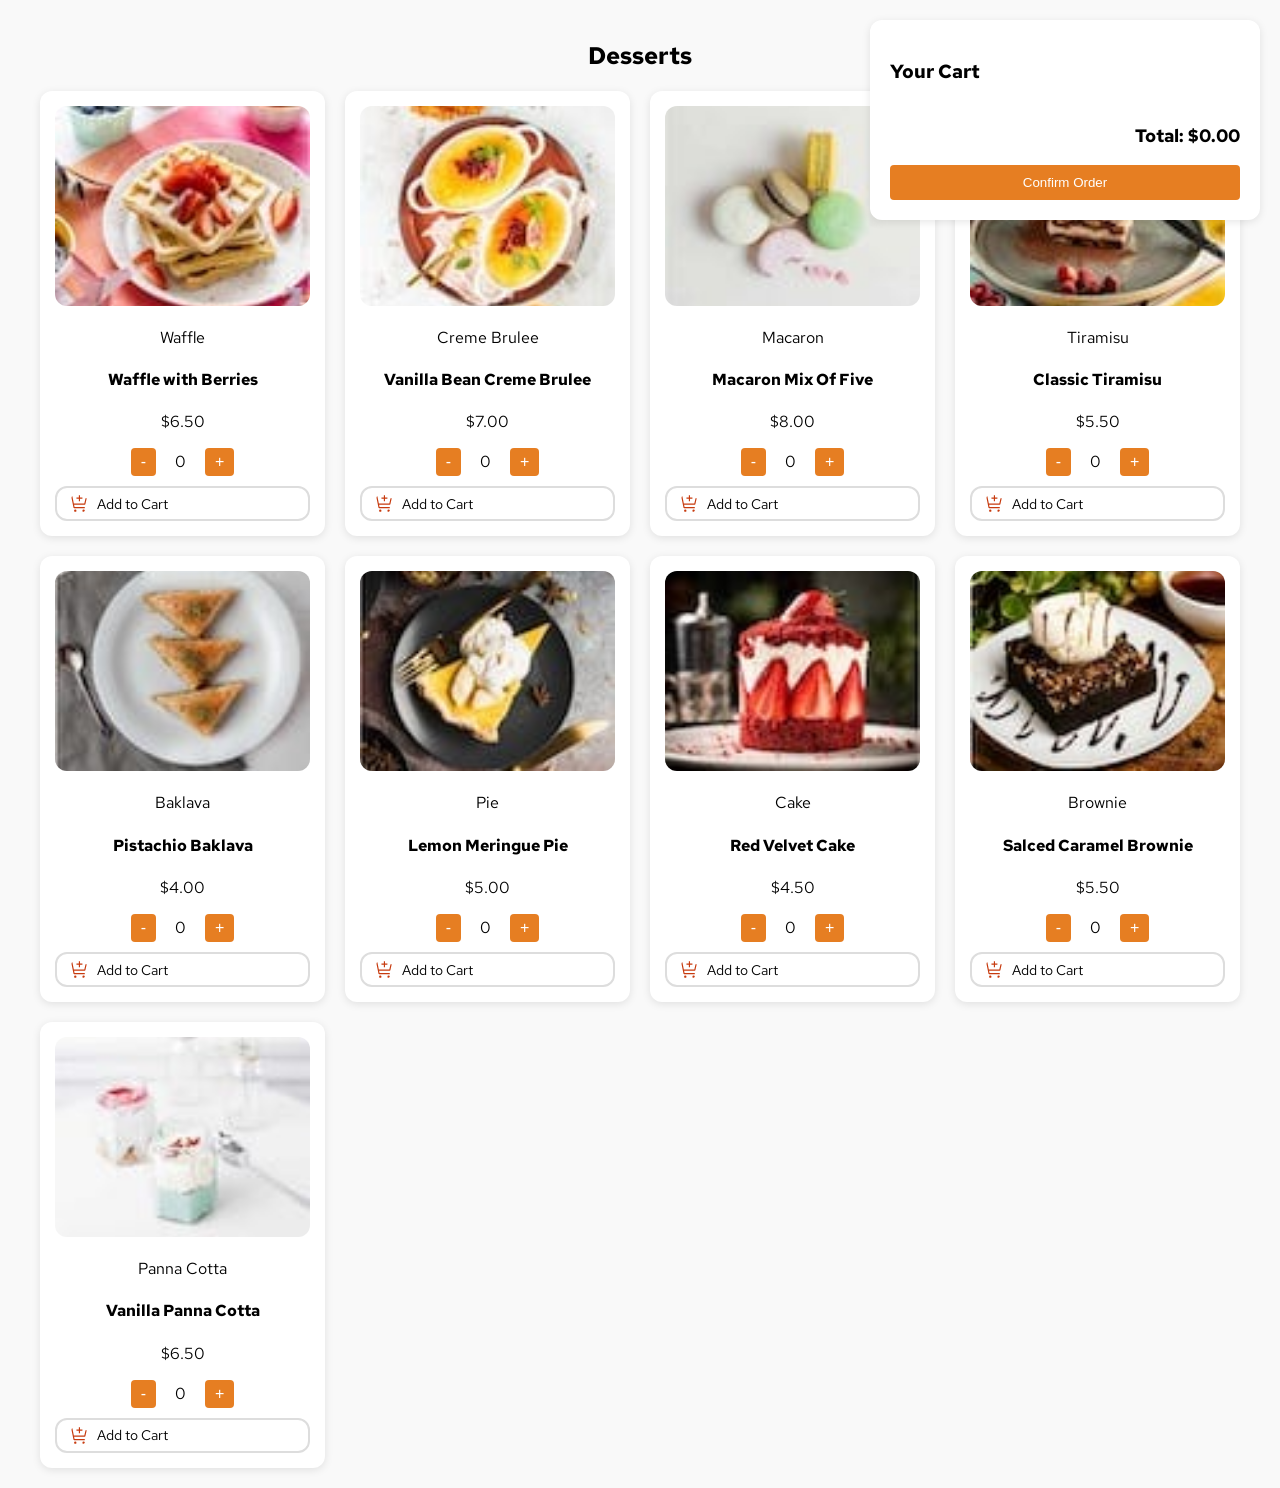
==== commit e5bc1059: "feat" ====
--- a/product.html
+++ b/product.html
@@ -16,7 +16,7 @@
                 <img src="imagens/image-waffle-thumbnail.jpg" alt="waffle" />
                 <p>Waffle</p>
                 <h4>Waffle with Berries</h4>
-                <p id="price">$6.50</p>
+                <p class="price">$6.50</p>
                 <div class="quantity-controls">
                     <button class="quantity-button" data-action="-">-</button>
                     <span class="quantity">0</span>
@@ -33,7 +33,7 @@
                 <img src="imagens/image-creme-brulee-thumbnail.jpg" alt="Creme Brulee" />
                 <p>Creme Brulee</p>
                 <h4>Vanilla Bean Creme Brulee</h4>
-                <p id="price">$7.00</p>
+                <p class="price">$7.00</p>
                 <div class="quantity-controls">
                     <button class="quantity-button" data-action="-">-</button>
                     <span class="quantity">0</span>
@@ -50,7 +50,7 @@
                 <img src="imagens/image-macaron-thumbnail.jpg" alt="macaron">
                 <p>Macaron</p>
                 <h4>Macaron Mix Of Five</h4>
-                <p id="price">$8.00</p>
+                <p class="price">$8.00</p>
                 <div class="quantity-controls">
                     <button class="quantity-button" data-action="-">-</button>
                     <span class="quantity">0</span>
@@ -67,7 +67,7 @@
                 <img src="imagens/image-tiramisu-thumbnail.jpg" alt="tiramisu" />
                 <p>Tiramisu</p>
                 <h4>Classic Tiramisu</h4>
-                <p id="price">$5.50</p>
+            <p class="price">$5.50</p>
                 <div class="quantity-controls">
                     <button class="quantity-button" data-action="-">-</button>
                     <span class="quantity">0</span>
@@ -84,7 +84,7 @@
                 <img src="imagens/image-baklava-thumbnail.jpg" alt="baklava" />
                 <p>Baklava</p>
                 <h4>Pistachio Baklava</h4>
-                <p id="price">$4.00</p>
+                <p class="price">$4.00</p>
                 <div class="quantity-controls">
                     <button class="quantity-button" data-action="-">-</button>
                     <span class="quantity">0</span>
@@ -101,7 +101,7 @@
                 <img src="imagens/image-meringue-thumbnail.jpg" alt="meringue">
                 <p>Pie</p>
                 <h4>Lemon Meringue Pie</h4>
-                <p id="price">$5.00</p>
+                <p class="price">$5.00</p>
                 <div class="quantity-controls">
                     <button class="quantity-button" data-action="-">-</button>
                     <span class="quantity">0</span>
@@ -118,7 +118,7 @@
                 <img src="imagens/image-cake-thumbnail.jpg" alt="cake">
                 <p>Cake</p>
                 <h4>Red Velvet Cake</h4>
-                <p id="price">$4.50</p>
+                <p class="price">$4.50</p>
                 <div class="quantity-controls">
                     <button class="quantity-button" data-action="-">-</button>
                     <span class="quantity">0</span>
@@ -135,7 +135,7 @@
                 <img src="imagens/image-brownie-thumbnail.jpg" alt="brownie">
                 <p>Brownie</p>
                 <h4>Salced Caramel Brownie</h4>
-                <p id="price">$5.50</p>
+                <p class="price">$5.50</p>
                 <div class="quantity-controls">
                     <button class="quantity-button" data-action="-">-</button>
                     <span class="quantity">0</span>
@@ -152,7 +152,7 @@
                 <img src="imagens/image-panna-cotta-thumbnail.jpg" alt="panna cotta">
                 <p>Panna Cotta</p>
                 <h4>Vanilla Panna Cotta</h4>
-                <p id="price">$6.50</p>
+                <p class="price">$6.50</p>
                 <div class="quantity-controls">
                     <button class="quantity-button" data-action="-">-</button>
                     <span class="quantity">0</span>
--- a/style.css
+++ b/style.css
@@ -99,9 +99,7 @@
 
 .quantity-button {
 	background-color: #e67e22;
-	/* Laranja */
 	color: #fff;
-	/* Cor do texto branco */
 	border: none;
 	border-radius: 4px;
 	padding: 5px 10px;
@@ -112,12 +110,10 @@
 
 .quantity-button:hover {
 	background-color: #d35400;
-	/* Laranja mais escuro ao passar o mouse */
 }
 
 .quantity-button:active {
 	background-color: #c0392b;
-	/* Laranja ainda mais escuro ao clicar */
 }
 
 .quantity {
@@ -126,13 +122,16 @@
 }
 
 .cart {
-	width: 100%;
-	max-width: 300px;
+	position: fixed;
+	top: 20px;
+	right: 20px;
+	width: 90%;
+	max-width: 350px;
 	padding: 20px;
 	background-color: #fff;
 	border-radius: 12px;
 	box-shadow: 0 2px 8px rgba(0, 0, 0, 0.1);
-	margin-top: 20px;
+	z-index: 1000;
 }
 
 .cart h3 {
@@ -196,39 +195,15 @@
 
 /* Media Queries para melhorar a responsividade */
 @media (max-width: 768px) {
-	.desserts-grid {
-		grid-template-columns: repeat(auto-fit, minmax(200px, 1fr));
+	.cart {
+		width: 80%;
+		right: 10%;
 	}
-
-	.icon-add-to-cart {
-		padding: 6px 10px;
-		min-width: 160px;
-	}
-
-	.icon-add-to-cart img {
-		width: 18px;
-	}
-
-	.icon-add-to-cart span {
-		font-size: 12px;
-	}
 }
 
 @media (max-width: 480px) {
-	.desserts-grid {
-		grid-template-columns: repeat(auto-fit, minmax(150px, 1fr));
-	}
-
-	.icon-add-to-cart {
-		padding: 6px 8px;
-		min-width: 120px;
-	}
-
-	.icon-add-to-cart img {
-		width: 16px;
-	}
-
-	.icon-add-to-cart span {
-		font-size: 10px;
+	.cart {
+		width: 95%;
+		right: 2.5%;
 	}
 }
